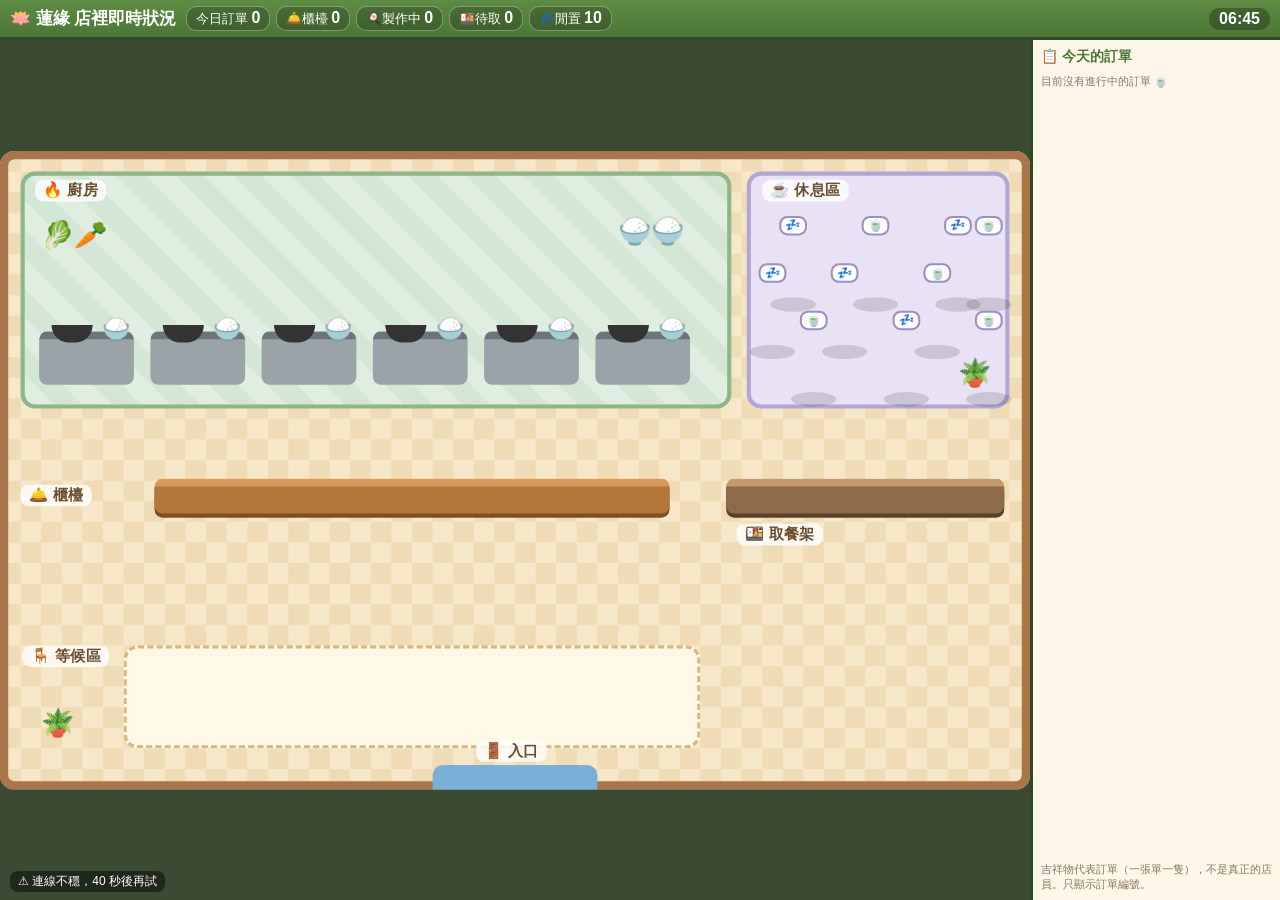
==== live.html @ f0229400 "即時狀況頁＋自動推進" ====
<!DOCTYPE html><html lang="zh-Hant"><head><meta charset="utf-8"><meta name="viewport" content="width=device-width,initial-scale=1,viewport-fit=cover">
<title>蓮緣素食・店裡即時狀況</title><meta name="robots" content="noindex"><link rel="icon" href="icon.png"><style>
*{box-sizing:border-box;margin:0}html,body{height:100%;overflow:hidden}
body{font-family:"Noto Sans CJK TC","Noto Sans TC","PingFang TC","Microsoft JhengHei",sans-serif;background:#2f3a2a;color:#4a3b2a;display:flex;flex-direction:column}
.hud{display:flex;gap:6px;align-items:center;background:linear-gradient(#5d8c43,#4c7637);color:#fff;padding:6px 10px;border-bottom:3px solid #2f4a22;overflow:hidden}
.hud .t{font-weight:900;font-size:17px;margin-right:4px;white-space:nowrap}
.cnt{background:#0003;border:1px solid #fff5;border-radius:10px;padding:2px 9px;font-size:13px;white-space:nowrap}.cnt b{font-size:16px;margin-left:3px}
.clock{margin-left:auto;font-variant-numeric:tabular-nums;font-weight:700;background:#0004;border-radius:10px;padding:2px 10px;white-space:nowrap}
.main{flex:1;display:flex;min-height:0}
.stage{flex:1;position:relative;overflow:hidden;background:#3b4a33}
#world{position:absolute;left:0;top:0;width:1000px;height:620px;transform-origin:0 0;background:repeating-conic-gradient(#f6e7c8 0 25%,#efdcb6 0 50%) 0 0/40px 40px;border-radius:14px;box-shadow:inset 0 0 0 8px #a8764a}
.area{position:absolute;border-radius:14px}
.kitchen{left:20px;top:20px;width:690px;height:230px;background:repeating-linear-gradient(45deg,#dfeee0 0 20px,#d4e7d6 20px 40px);border:4px solid #8fb58a}
.restz{left:725px;top:20px;width:255px;height:230px;background:#e9e2f5;border:4px solid #b2a6d6}
.seats{left:120px;top:480px;width:560px;height:100px;background:#fff8e6;border:3px dashed #d9b67c}
.lbl{position:absolute;font-weight:900;font-size:15px;color:#6b4e2e;background:#fffc;padding:1px 8px;border-radius:8px}
.counter{position:absolute;left:150px;top:318px;width:500px;height:34px;background:#b5763c;border-radius:8px;border-top:8px solid #d79a5c;box-shadow:0 4px 0 #7d4f25}
.shelf{position:absolute;left:705px;top:318px;width:270px;height:34px;background:#8d6a4a;border-radius:8px;border-top:8px solid #c29a6e;box-shadow:0 4px 0 #5b4127}
.door{position:absolute;left:420px;top:596px;width:160px;height:24px;background:#7ab0d8;border-radius:10px 10px 0 0}
.stn{position:absolute;top:175px;width:92px;height:52px;background:#9aa3a8;border-radius:8px;border-top:8px solid #6c757a}
.wok{position:absolute;left:12px;top:-14px;width:40px;height:17px;background:#333;border-radius:0 0 30px 30px}
.pot{position:absolute;right:4px;top:-22px;font-size:22px}
.busy .wok{animation:toss .5s infinite alternate}@keyframes toss{to{transform:translateY(-7px) rotate(-10deg)}}
.stm{position:absolute;left:24px;top:-20px;width:14px;height:14px;border-radius:50%;background:#fff;opacity:0}
.busy .stm{animation:steam 1.4s infinite}.busy .stm+.stm{animation-delay:.7s;left:38px}
@keyframes steam{0%{opacity:.95;transform:translateY(0) scale(.6)}100%{opacity:0;transform:translateY(-50px) scale(1.9)}}
.deco{position:absolute;font-size:26px}
.ag{position:absolute;width:0;height:0;cursor:pointer}
.ag .hit{position:absolute;left:-30px;top:-66px;width:60px;height:72px}
.ag .body{position:absolute;left:-28px;top:-62px;width:56px;height:62px;background-size:contain;background-repeat:no-repeat;background-position:bottom center;pointer-events:none}
.ag.walk .body{animation:walk .22s infinite alternate}@keyframes walk{from{transform:rotate(-7deg)}to{transform:rotate(7deg) translateY(-5px)}}
.ag.nap .body{filter:saturate(.75);animation:breathe 1.6s infinite alternate}@keyframes breathe{to{transform:scaleY(.94)}}
.ag .sh{position:absolute;left:-22px;top:-8px;width:44px;height:14px;border-radius:50%;background:#0002}
.ag .ring{position:absolute;left:-34px;top:-16px;width:68px;height:28px;border-radius:50%;border:3px solid #39e06b;box-shadow:0 0 10px #39e06b;display:none;animation:spin 1s infinite alternate}
@keyframes spin{to{transform:scale(1.12)}}.ag.sel .ring{display:block}
.ag.mine .sh{background:#ffd54a88;box-shadow:0 0 18px 6px #ffd54a}
.ag .carry{position:absolute;left:10px;top:-36px;font-size:22px;pointer-events:none}
.tag{position:absolute;left:0;top:-68px;transform:translate(calc(-50% + var(--dx,0px)),calc(-100% + var(--dy,0px))) scale(var(--ls,1));transform-origin:50% 100%;background:#fffffff2;border:2px solid #4c7637;border-radius:8px;padding:1px 5px 3px;font-size:12px;font-weight:800;white-space:nowrap;text-align:center;min-width:60px;line-height:1.25;pointer-events:none;transition:--dy .2s}
.tag .pb{height:5px;background:#e3d8c3;border-radius:3px;margin-top:2px;overflow:hidden}.tag .pb i{display:block;height:100%}
.tag.idle{border-color:#9b8fc4;min-width:0;color:#7a6fa6;padding:0 4px}.tag.wt{border-color:#e0a800;background:#fff6c9}
.tag.mine{border-color:#e0a800;background:#fff1b0;box-shadow:0 0 10px #ffc400;font-size:13px}.tag .me{display:block;color:#c0602a;font-size:12px}
.cust{position:absolute;width:0;height:0;pointer-events:none}.cust span{position:absolute;left:-17px;top:-40px;font-size:32px;white-space:nowrap}
.cust.walk span{animation:walk .25s infinite alternate}
.cust .ct{position:absolute;left:0;top:2px;transform:translateX(-50%) scale(var(--ls,1));transform-origin:50% 0;font-size:11px;background:#fff;border-radius:6px;padding:0 4px;white-space:nowrap;color:#a05a2a;font-weight:700}
.cust.mine .ct{background:#ffd54a;color:#5a3a00}.cust .crown{position:absolute;left:-10px;top:-62px;font-size:20px}
.side{width:250px;background:#fdf6e9;border-left:3px solid #2f4a22;display:flex;flex-direction:column;padding:8px;gap:8px;overflow:hidden}
.side h4{font-size:14px;color:#4c7637}
.my{background:#fff8d6;border:3px solid #e0a800;border-radius:12px;padding:8px 10px}
.my .no{font-size:17px;font-weight:900;color:#c0602a}.my .sl{font-size:13px}
.my .est{display:inline-block;background:#ffe9a8;color:#8a5a00;border:1px solid #e0a800;border-radius:8px;font-size:11px;font-weight:800;padding:0 5px;margin-right:3px}
.my .got{display:block;width:100%;margin-top:7px;min-height:46px;border:0;border-radius:12px;background:#4c9e3a;color:#fff;font-size:18px;font-weight:900;font-family:inherit}
.my .ph{display:flex;gap:5px;margin-top:6px;align-items:center;font-size:12px}.my .ph input{width:64px;font-size:18px;padding:4px;border:2px solid #e0a800;border-radius:8px;text-align:center}.my .ph button{flex:1;min-height:40px;border:0;border-radius:10px;background:#4c9e3a;color:#fff;font-weight:800;font-family:inherit;font-size:15px}
.my .gm{font-size:12px;color:#c0392b;margin-top:3px}
.steps{display:flex;justify-content:space-between;margin-top:6px}.steps span{font-size:11px;color:#b3a48c;text-align:center;flex:1}.steps span.on{color:#4c7637;font-weight:800}
.steps span i{display:block;font-style:normal;font-size:16px;filter:grayscale(1);opacity:.5}.steps span.on i{filter:none;opacity:1}
.q{flex:1;overflow:hidden;display:flex;flex-direction:column;gap:4px}
.qi{background:#fff;border-radius:8px;padding:4px 7px;font-size:12px;display:flex;justify-content:space-between;align-items:center;border-left:5px solid #ccc}
.qi b{font-size:13px}.qi.me{background:#fff1b0}.s0{border-color:#e07a2e}.s1{border-color:#f2b72e}.s2{border-color:#4c9e3a}
.card{background:#fff;border-radius:12px;padding:8px 10px;border:3px solid #39e06b;font-size:13px;display:none}.card.show{display:block}
.card h5{font-size:15px;color:#c0602a}.card .x{float:right;cursor:pointer;font-size:16px}
.note{font-size:11px;color:#8a7760}
.net{position:absolute;left:10px;bottom:8px;font-size:12px;color:#fff;background:#0007;border-radius:8px;padding:2px 8px;display:none}.net.show{display:block}
.pause{position:absolute;inset:0;background:#0006;display:none;align-items:center;justify-content:center;z-index:2000}.pause.show{display:flex}
.pause button{font:inherit;font-size:18px;font-weight:800;background:#fff;border:0;border-radius:14px;padding:14px 22px;color:#4c7637}
.rot{display:none}
@media(max-width:900px){.side{width:175px;padding:5px;gap:5px}.hud .t{font-size:14px}.cnt{font-size:11px;padding:1px 6px}.cnt b{font-size:13px}.qi{font-size:11px;padding:2px 5px}.side h4{font-size:12px}.my .no{font-size:14px}.my{padding:5px 7px}.hud .cnt.opt{display:none}}
@media(max-width:600px) and (orientation:portrait){.main{flex-direction:column}.side{width:auto;border-left:0;border-top:3px solid #2f4a22;flex:0 0 auto;max-height:46%}.stage{flex:0 0 auto;height:calc(100vw * .62)}
 .rot{display:block;text-align:center;color:#fff;font-size:12px;padding:3px;background:#2f4a22}.hud .cnt{display:none}.hud .cnt.k{display:inline-block}.my .no{font-size:18px}.steps span{font-size:12px}}
</style></head><body>
<div class="hud"><span class="t">🪷 蓮緣 店裡即時狀況</span>
<span class="cnt k">今日訂單<b id="c0">–</b></span><span class="cnt opt">🛎️櫃檯<b id="c1">0</b></span><span class="cnt opt">🍳製作中<b id="c2">0</b></span><span class="cnt opt">🍱待取<b id="c3">0</b></span><span class="cnt opt">💤閒置<b id="c4">0</b></span>
<span class="clock" id="clk">--:--</span></div>
<div class="rot">📱 把手機橫過來看更清楚</div>
<div class="main"><div class="stage" id="stage"><div id="world">
 <div class="area kitchen"></div><div class="lbl" style="left:34px;top:28px">🔥 廚房</div>
 <div class="area restz"></div><div class="lbl" style="left:740px;top:28px">☕ 休息區</div>
 <div class="area seats"></div><div class="lbl" style="left:22px;top:480px">🪑 等候區</div>
 <div class="counter"></div><div class="lbl" style="left:20px;top:324px">🛎️ 櫃檯</div>
 <div class="shelf"></div><div class="lbl" style="left:715px;top:362px">🍱 取餐架</div>
 <div class="door"></div><div class="lbl" style="left:462px;top:572px">🚪 入口</div>
 <div class="deco" style="left:40px;top:66px">🥬🥕</div><div class="deco" style="left:600px;top:62px">🍚🍚</div>
 <div class="deco" style="left:930px;top:200px">🪴</div><div class="deco" style="left:40px;top:540px">🪴</div>
 <div id="layer"></div></div><div class="net" id="net"></div>
 <div class="pause" id="pause"><button onclick="resume()">⏸ 已暫停更新，點我繼續看 🥦</button></div></div>
<div class="side"><div class="my" id="my" style="display:none"></div><div class="card" id="card"></div><h4>📋 今天的訂單</h4><div class="q" id="q"></div>
<div class="note">吉祥物代表訂單（一張單一隻），不是真正的店員。只顯示訂單編號。</div></div></div>
<script>
const GAS_URL='https://script.google.com/macros/s/AKfycbydH3BwwshrRx2gKBIai570utuJRZCNYLdm-BNwcu_K44d8_NPxybF7l7yFXt6Ge9vwdw/exec';
const QS=new URLSearchParams(location.search),MY=(QS.get('order')||'').slice(0,20),DEMO=QS.get('demo');
const W=document.getElementById('world'),L=document.getElementById('layer'),$=id=>document.getElementById(id);
const IMG=['m/cabbage.png','m/carrot.png','m/tofu.png'],NM=['小高麗菜','小紅蘿蔔','小豆腐'];
const esc=s=>String(s).replace(/[&<>"']/g,c=>'&#'+c.charCodeAt(0)+';');
// ---- 場景座標
const SL={counter:[190,295,400,505,610].map(x=>[x,300]),kitchen:[84,192,300,408,516,624].map(x=>[x,168]),shelf:[745,815,885,955].map(x=>[x,300]),
 rest:[[770,150],[850,150],[930,150],[790,242],[880,242],[960,242],[820,196],[910,196],[750,196],[960,150]]};
const SEAT=[170,240,310,380,450,520,590,650].map(x=>[x,555]),DOOR=[500,650];
SL.kitchen.forEach(([x],i)=>{const d=document.createElement('div');d.className='stn';d.id='stn'+i;d.style.left=(x-46)+'px';d.innerHTML='<div class="wok"></div><div class="stm"></div><div class="stm"></div><div class="pot">🍚</div>';W.insertBefore(d,L)});
const CU=['🧑','👩','👴','👧','🧔','👵','👨‍💼','👩‍🦰','👦','🧓'];
const used={counter:[],kitchen:[],shelf:[],rest:[],seat:[]};
function claim(z){const a=z=='seat'?SEAT:SL[z];for(let i=0;i<a.length;i++)if(!used[z][i]){used[z][i]=1;return i}return a.length-1}
function free(z,i){if(i!=null&&i>=0)used[z][i]=0}
function mk(c,h){const e=document.createElement('div');e.className=c;e.innerHTML=h;L.appendChild(e);return e}
const staff=[];let sel=null;
for(let i=0;i<10;i++){const k=i%3,e=mk('ag','<div class="ring"></div><div class="sh"></div><div class="body" style="background-image:url('+IMG[k]+')"></div><div class="carry"></div><div class="tag"></div><div class="hit"></div>');
 const s={i,k,e,name:NM[k]+(Math.floor(i/3)+1),o:null,zone:'rest',slot:claim('rest'),x:0,y:0,sp:170,act:'idle'};[s.x,s.y]=SL.rest[s.slot];s.tx=s.x;s.ty=s.y;
 e.querySelector('.hit').onclick=ev=>{ev.stopPropagation();sel=s;showCard()};staff.push(s)}
// ---- 訂單
const OR=new Map();let first=true,TODAY=0,OVER=0;
const RANK={ready:0,kitchen:1,counter:2};
function apply(d){TODAY=d.today||0;const seen=new Set();
 (d.orders||[]).forEach(r=>{seen.add(r.no);let o=OR.get(r.no);if(!o){o={no:r.no,stage:r.stage,slot:r.slot,t0:Date.now(),ts:Date.now(),s:null,c:null};OR.set(r.no,o)}else if(o.stage!=r.stage){o.stage=r.stage;o.ts=Date.now()}o.slot=r.slot;o.auto=!!r.auto});
 // 想要有吉祥物的：自己的單優先，其次 待取 > 製作 > 櫃檯
 const act=[...OR.values()].filter(o=>RANK[o.stage]!=null).sort((a,b)=>(b.no==MY)-(a.no==MY)||RANK[a.stage]-RANK[b.stage]||(a.no<b.no?-1:1));
 const keep=new Set(act.slice(0,10));OVER=Math.max(0,act.length-10);
 // 已有吉祥物但被擠掉的（很少見）→ 放回休息
 staff.forEach(s=>{if(s.o&&RANK[s.o.stage]!=null&&!keep.has(s.o)){release(s)}});
 act.slice(0,10).forEach(o=>{if(!o.s){const s=staff.find(x=>!x.o&&x.act=='idle')||staff.find(x=>!x.o);if(!s)return;s.o=o;o.s=s;
   o.c=spawnCust(o,first||o.stage!='counter');}
  place(o,first)});
 // 結束的單：done → 客人來拿；cancelled → 客人離開
 OR.forEach(o=>{if(o.s&&(o.stage=='done'||o.stage=='cancelled'))finish(o,first)});
 first=false;render()}
function spawnCust(o,inside){const mine=o.no==MY,e=mk('cust'+(mine?' mine':''),(mine?'<div class="crown">👑</div>':'')+'<span>'+CU[parseInt(o.no.slice(-3))%CU.length||0]+'</span><div class="ct">'+(mine?'你 ':'')+'#'+esc(short(o.no))+'</div>');
 const c={e,x:DOOR[0],y:DOOR[1],tx:DOOR[0],ty:DOOR[1],sp:120,seat:null,st:'in'};return c}
function short(no){return String(no).split('-').pop()}
function setZone(s,z,jump){if(s.zone==z)return;free(s.zone,s.slot);s.zone=z;s.slot=claim(z);goto(s,SL[z][s.slot],jump)}
function goto(a,p,jump){a.tx=p[0];a.ty=p[1];if(jump){a.x=a.tx;a.y=a.ty}}
function place(o,jump){const s=o.s,c=o.c;
 if(o.stage=='counter'){setZone(s,'counter',jump);s.act='taking';const p=SL.counter[s.slot];c.free&&c.free();free('seat',c.seat);c.seat=null;goto(c,[p[0],445],jump)}
 else{setZone(s,o.stage=='ready'?'shelf':'kitchen',jump);s.act=o.stage=='ready'?'waiting':'cooking';if(c.seat==null){c.seat=claim('seat');goto(c,SEAT[c.seat],jump)}}}
function finish(o,jump){const s=o.s,c=o.c;if(o.fin)return;o.fin=1;free('seat',c.seat);
 if(o.stage=='done'){if(s.zone!='shelf'){setZone(s,'shelf',jump)}s.act='waiting';const p=SL.shelf[s.slot];c.st='pick';goto(c,[p[0],445])}
 else{c.st='leave';goto(c,DOOR);release(s)}}
function release(s){const o=s.o;if(o){o.s=null}s.o=null;s.act='toRest';setZone(s,'rest')}
function move(a,dt){const dx=a.tx-a.x,dy=a.ty-a.y,d=Math.hypot(dx,dy),v=a.sp*dt;if(d<=v||d<.01){a.x=a.tx;a.y=a.ty;return true}a.x+=dx/d*v;a.y+=dy/d*v;return false}
const custs=()=>[...OR.values()].filter(o=>o.c&&!o.c.dead).map(o=>o);
function step(dt){
 staff.forEach(s=>{if(move(s,dt)&&s.act=='toRest')s.act='idle'});
 custs().forEach(o=>{const c=o.c,arr=move(c,dt);
  if(c.st=='pick'&&arr){c.st='leave';c.e.querySelector('span').textContent+='🍱';if(o.s)release(o.s);setTimeout(()=>goto(c,DOOR),600)}
  else if(c.st=='leave'&&arr&&c.x==DOOR[0]&&c.y==DOOR[1]){c.e.remove();c.dead=1}})}
const ICON={taking:'📝',cooking:'🍳',waiting:'⏳'},TXT={taking:'櫃檯點餐中',cooking:'廚房製作中',waiting:'便當好了，等待取餐',idle:'休息中',toRest:'回休息區'};
const SC={counter:0,kitchen:1,ready:2};
function prog(o){const t=(Date.now()-o.ts)/1000;return o.stage=='ready'||o.stage=='done'?1:o.stage=='kitchen'?Math.min(.95,.15+t/300):Math.min(.9,.2+t/120)}
let LS=1;
function render(){
 staff.forEach(s=>{const e=s.e,o=s.o,mine=o&&o.no==MY;e.style.left=s.x+'px';e.style.top=s.y+'px';e.style.zIndex=Math.round(s.y)+(mine?1000:0);
  e.classList.toggle('walk',s.x!=s.tx||s.y!=s.ty);e.classList.toggle('nap',s.act=='idle');e.classList.toggle('sel',sel===s);e.classList.toggle('mine',!!mine);
  const tg=e.querySelector('.tag');
  if(!o){tg.className='tag idle';tg.textContent=s.act=='idle'?(s.i%2?'🍵':'💤'):'☕'}
  else{const p=prog(o),col=o.stage=='counter'?'#e07a2e':o.stage=='kitchen'?'#f29a2e':'#4c9e3a';tg.className='tag'+(mine?' mine':s.act=='waiting'?' wt':'');
   tg.innerHTML=(mine?'<span class="me">👑 你的便當</span>':'')+(ICON[s.act]||'🏃')+' #'+esc(short(o.no))+'<div class="pb"><i style="width:'+Math.round(p*100)+'%;background:'+col+'"></i></div>'}
  e.querySelector('.carry').textContent=s.act=='waiting'?'🍱':s.act=='taking'?'🧾':''});
 custs().forEach(o=>{const c=o.c;c.e.style.left=c.x+'px';c.e.style.top=c.y+'px';c.e.style.zIndex=Math.round(c.y)+(o.no==MY?1000:0);c.e.classList.toggle('walk',c.x!=c.tx||c.y!=c.ty)});
 SL.kitchen.forEach((_,i)=>$('stn'+i).classList.toggle('busy',staff.some(s=>s.act=='cooking'&&s.zone=='kitchen'&&s.slot==i&&s.x==s.tx)));
 declutter();
 const all=[...OR.values()],n=st=>all.filter(o=>o.stage==st).length;
 $('c0').textContent=TODAY;$('c1').textContent=n('counter');$('c2').textContent=n('kitchen');$('c3').textContent=n('ready');$('c4').textContent=staff.filter(s=>!s.o).length;
 const SN=['點餐','製作中','待取'];
 $('q').innerHTML=all.filter(o=>SC[o.stage]!=null).sort((a,b)=>(b.no==MY)-(a.no==MY)||SC[b.stage]-SC[a.stage]).slice(0,12).map(o=>'<div class="qi s'+SC[o.stage]+(o.no==MY?' me':'')+'"><span>'+(o.no==MY?'👑 ':'')+'<b>#'+esc(short(o.no))+'</b> '+(o.slot?esc(o.slot)+' 取':'')+'</span><span>'+SN[SC[o.stage]]+'</span></div>').join('')+(OVER?'<div class="qi">還有 '+OVER+' 張排隊中</div>':'')||'<div class="note">目前沒有進行中的訂單 🍵</div>';
 myCard();if(sel)showCard()}
// 標籤不重疊：由下往上排，撞到就往上推
function declutter(){const R=[];const tags=staff.map(s=>({s,t:s.e.querySelector('.tag')})).sort((a,b)=>b.s.y-a.s.y);
 tags.forEach(({s,t})=>{const w=t.offsetWidth*LS,h=t.offsetHeight*LS;let y=s.y-68,dy=0,dx=0;if(s.x-w/2<14)dx=14-(s.x-w/2);else if(s.x+w/2>986)dx=986-(s.x+w/2);const x=s.x+dx;
  for(let k=0;k<12;k++){const hit=R.find(r=>Math.abs(r.x-x)<(r.w+w)/2+2&&(y-h+dy)<r.y&&(y+dy)>r.y-r.h);if(!hit)break;dy=(hit.y-r0(hit))-y-2}
  R.push({x,w,h,y:y+dy});t.style.setProperty('--dy',(dy/LS)+'px');t.style.setProperty('--dx',(dx/LS)+'px')});
 function r0(r){return r.h}}
const STEP=[['🧾','已送出'],['🍳','製作中'],['🍱','可取餐'],['🙇','完成']];
const TK=(QS.get('t')||'').slice(0,60);let GOT=localStorage.getItem('ly_got')==MY&&MY,gMsg='',myKey='',askPh=false;
function myCard(){if(!MY){$('my').style.display='none';return}const o=OR.get(MY),m=$('my');m.style.display='block';let h;
 if(!o)h='<div class="no">👑 你的訂單 #'+esc(short(MY))+'</div><div class="sl">'+(first?'讀取中…':'還沒在今天的單裡找到，稍後會自動更新')+'</div>';
 else if(o.stage=='cancelled')h='<div class="no">#'+esc(short(MY))+'</div><div class="sl">這張訂單已取消</div>';
 else{const done=GOT||(o.stage=='done'&&!o.auto),k=done?3:{counter:0,kitchen:1,ready:2,done:3}[o.stage],est=o.auto&&!done?'<span class="est">預計</span>':'';
  h='<div class="no">👑 你的便當 #'+esc(short(MY))+'</div><div class="sl">'+est+['店家確認中','廚房製作中','好了！到櫃檯取餐 🎉','取餐完成，謝謝光臨 🙏'][k]+(o.slot?'・'+esc(o.slot)+' 取餐':'')+'</div><div class="steps">'+STEP.map((x,i)=>'<span class="'+(i<=k?'on':'')+'"><i>'+x[0]+'</i>'+(i==k&&est?'預計':'')+x[1]+'</span>').join('')+'</div>';
  if(!done&&o.stage!='counter')h+=askPh?'<div class="ph">電話末三碼<input id="ph3" inputmode="numeric" maxlength="3" autocomplete="off"><button onclick="gotIt()">確認</button></div>':'<button class="got" onclick="gotIt()">我拿到了 👍</button>';
  if(gMsg)h+='<div class="gm">'+esc(gMsg)+'</div>'}
 if(h!==myKey){myKey=h;m.innerHTML=h}}
// 客人自己按「我拿到了」：有隨機碼（訂單完成頁／LINE 連結）就直接送，沒有就請輸入電話末三碼
async function gotIt(){let ph='';if(!TK){if(!askPh){askPh=true;myKey='';return}ph=($('ph3')||{}).value||'';if(!/^\d{3}$/.test(ph)){gMsg='請輸入電話最後 3 個數字';myKey='';return}}
 gMsg='送出中…';myKey='';
 try{let d;if(DEMO)d={ok:true};else{const r=await fetch(GAS_URL+'?action=gotit&order='+encodeURIComponent(MY)+(TK?'&t='+encodeURIComponent(TK):'&ph='+ph));d=await r.json()}
  if(d&&d.ok){GOT=MY;localStorage.setItem('ly_got',MY);gMsg='';const o=OR.get(MY);if(o){o.stage='done';o.auto=false;o.ts=Date.now()}stopped=true}
  else gMsg=d&&d.error=='status'?'店家還沒接單，先等一下喔':'對不上，請再確認電話末三碼'}
 catch(e){gMsg='連線不穩，請再按一次'}myKey=''}
function showCard(){const s=sel,o=s.o,c=$('card');c.className='card show';
 c.innerHTML='<span class="x" onclick="sel=null;card.className=\'card\'">✕</span><h5>'+s.name+'</h5>'+(o?'<div>訂單 <b>#'+esc(o.no)+'</b>'+(o.no==MY?'（你的）':'')+'</div><div>'+TXT[s.act]+'</div>'+(o.slot?'<div>取餐 '+esc(o.slot)+'</div>':''):'<div>'+TXT[s.act]+'，等待新訂單</div>')}
document.addEventListener('click',()=>{});
function fit(){const st=$('stage'),sc=Math.min(st.clientWidth/1000,st.clientHeight/620);W.style.transform='scale('+sc+')';W.style.left=(st.clientWidth-1000*sc)/2+'px';W.style.top=(st.clientHeight-620*sc)/2+'px';LS=Math.min(1.8,Math.max(1,.72/sc));W.style.setProperty('--ls',LS)}
addEventListener('resize',fit);fit();
function tick(){const d=new Date(Date.now()+8*3600e3);$('clk').textContent=d.toISOString().slice(11,16)}tick();setInterval(tick,10000);
let last=performance.now();function loop(t){step(Math.max(0,Math.min(.05,(t-last)/1000)));last=t;render();requestAnimationFrame(loop)}requestAnimationFrame(loop);
// ---- 讀資料：每 20 秒；畫面看不到就停；自己的單完成/取消就停；30 分鐘沒動作就停；失敗就退避重試，動畫照跑
const POLL=20000,IDLE_MAX=30*60e3;let timer=null,fails=0,stopped=false,lastAct=Date.now(),busyF=false;
['pointerdown','keydown','touchstart'].forEach(ev=>addEventListener(ev,()=>{lastAct=Date.now()},{passive:true}));
function sched(ms){clearTimeout(timer);if(!stopped&&!document.hidden)timer=setTimeout(poll,ms)}
async function fetchLive(){if(DEMO)return demo();const ac=new AbortController(),t=setTimeout(()=>ac.abort(),8000);
 try{const r=await fetch(GAS_URL+'?action=live',{signal:ac.signal});const d=await r.json();if(!d||!d.ok)throw 0;return d}finally{clearTimeout(t)}}
async function poll(){if(stopped||busyF)return;if(Date.now()-lastAct>IDLE_MAX){stop(true);return}busyF=true;
 try{const d=await fetchLive();fails=0;$('net').className='net';apply(d);
  const me=MY&&OR.get(MY);if(me&&(me.stage=='done'||me.stage=='cancelled')){stopped=true;return}sched(POLL)}
 catch(e){fails++;const ms=Math.min(POLL*Math.pow(2,fails),300000);$('net').textContent='⚠ 連線不穩，'+Math.round(ms/1000)+' 秒後再試';$('net').className='net show';sched(ms)}
 finally{busyF=false}}
function stop(idle){stopped=true;clearTimeout(timer);if(idle)$('pause').className='pause show'}
function resume(){$('pause').className='pause';stopped=false;lastAct=Date.now();poll()}
document.addEventListener('visibilitychange',()=>{if(document.hidden)clearTimeout(timer);else if(!stopped){lastAct=Date.now();poll()}});
// ---- 示範資料（?demo=1，不連後端）
let DS=null;function demo(){const now=Date.now();if(!DS){DS={t:now,n:0,list:[]};const pre=[['counter'],['counter'],['counter'],['kitchen'],['kitchen'],['ready']];pre.forEach(([st])=>DS.list.push({no:'1031-0'+String(++DS.n+10).padStart(2,'0'),stage:st,slot:'12:'+String(10+DS.n*5).padStart(2,'0'),at:now}))}
 const L2=DS.list;L2.forEach(o=>{const t=(now-o.at)/1000;const nx={counter:['kitchen',8],kitchen:['ready',14],ready:['done',8]}[o.stage];if(nx&&t>nx[1]+Math.random()*4){o.stage=nx[0];o.at=now}});
 if(L2.filter(o=>o.stage=='counter').length<3&&Math.random()<.7)L2.push({no:'1031-0'+String(++DS.n+10).padStart(2,'0'),stage:'counter',slot:'12:'+String((10+DS.n*5)%60).padStart(2,'0'),at:now});
 return {ok:true,today:30+DS.n,orders:L2.map(({no,stage,slot})=>({no,stage,slot}))}}
if(DEMO){const DP=+DEMO>1?+DEMO:3000;setInterval(()=>{if(!stopped)fetchLive().then(apply)},DP)}
poll();
</script></body></html>
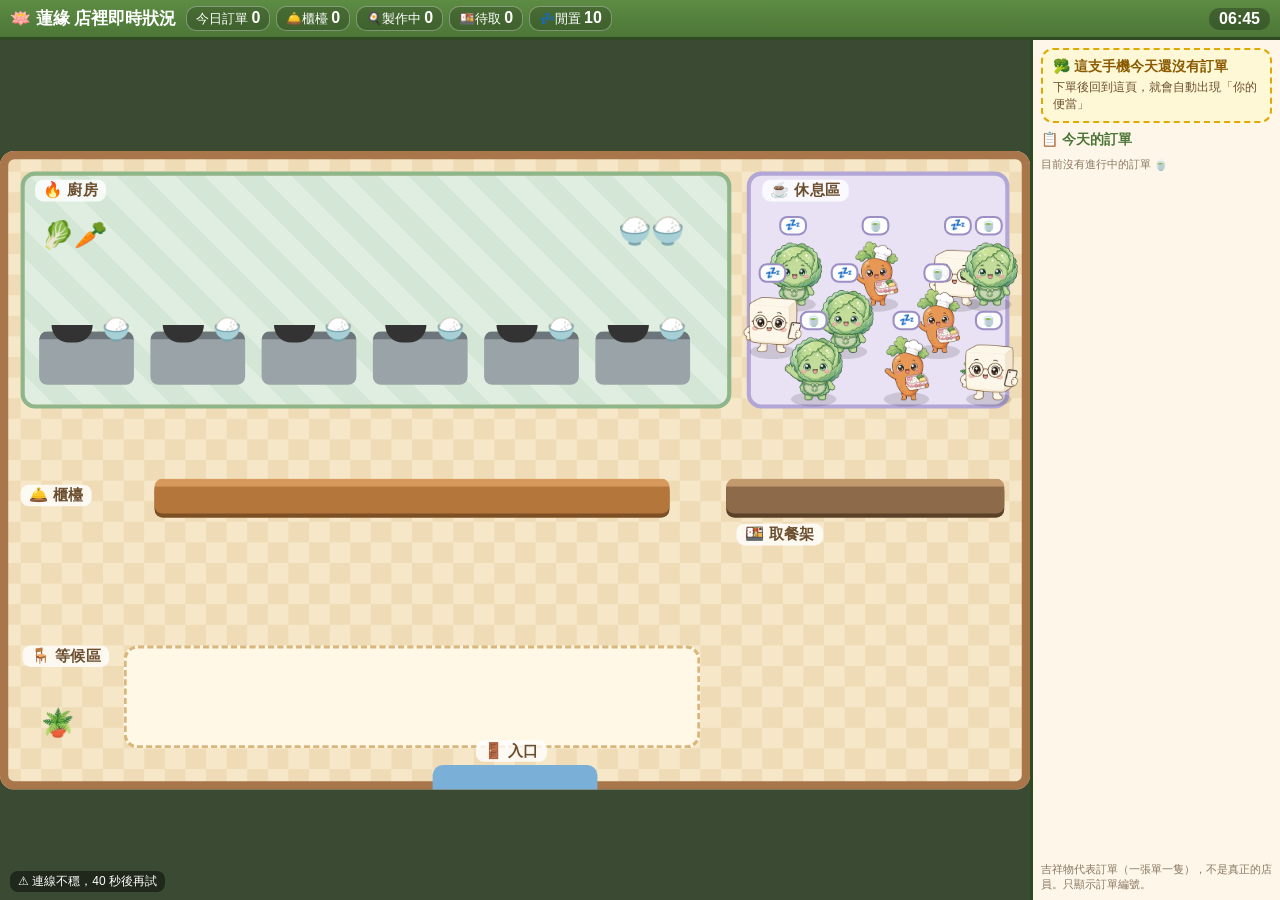
==== commit fc2ccd63: "我的便當：手機記住訂單" ====
--- a/live.html
+++ b/live.html
@@ -50,6 +50,8 @@
 .my .est{display:inline-block;background:#ffe9a8;color:#8a5a00;border:1px solid #e0a800;border-radius:8px;font-size:11px;font-weight:800;padding:0 5px;margin-right:3px}
 .my .got{display:block;width:100%;margin-top:7px;min-height:46px;border:0;border-radius:12px;background:#4c9e3a;color:#fff;font-size:18px;font-weight:900;font-family:inherit}
 .my .ph{display:flex;gap:5px;margin-top:6px;align-items:center;font-size:12px}.my .ph input{width:64px;font-size:18px;padding:4px;border:2px solid #e0a800;border-radius:8px;text-align:center}.my .ph button{flex:1;min-height:40px;border:0;border-radius:10px;background:#4c9e3a;color:#fff;font-weight:800;font-family:inherit;font-size:15px}
+.hint{background:#fff8d6;border:2px dashed #e0a800;border-radius:12px;padding:8px 10px;font-weight:800;color:#8a5a00;font-size:14px}.hint span{display:block;font-weight:400;font-size:12px;color:#6b4e2e;margin-top:3px}
+#my{display:flex;flex-direction:column;gap:6px;overflow:auto;flex:0 1 auto;max-height:60%}#my h4{margin:0}
 .my .gm{font-size:12px;color:#c0392b;margin-top:3px}
 .steps{display:flex;justify-content:space-between;margin-top:6px}.steps span{font-size:11px;color:#b3a48c;text-align:center;flex:1}.steps span.on{color:#4c7637;font-weight:800}
 .steps span i{display:block;font-style:normal;font-size:16px;filter:grayscale(1);opacity:.5}.steps span.on i{filter:none;opacity:1}
@@ -82,11 +84,22 @@
  <div class="deco" style="left:930px;top:200px">🪴</div><div class="deco" style="left:40px;top:540px">🪴</div>
  <div id="layer"></div></div><div class="net" id="net"></div>
  <div class="pause" id="pause"><button onclick="resume()">⏸ 已暫停更新，點我繼續看 🥦</button></div></div>
-<div class="side"><div class="my" id="my" style="display:none"></div><div class="card" id="card"></div><h4>📋 今天的訂單</h4><div class="q" id="q"></div>
+<div class="side"><div id="my" style="display:none"></div><div class="card" id="card"></div><h4>📋 今天的訂單</h4><div class="q" id="q"></div>
 <div class="note">吉祥物代表訂單（一張單一隻），不是真正的店員。只顯示訂單編號。</div></div></div>
 <script>
 const GAS_URL='https://script.google.com/macros/s/AKfycbydH3BwwshrRx2gKBIai570utuJRZCNYLdm-BNwcu_K44d8_NPxybF7l7yFXt6Ge9vwdw/exec';
+// LINE 認人（LIFF）：在 LINE Developers 建好 LIFF 後把 ID 填這裡；空白＝不用，只靠「這支手機記住的單」
+const LIFF_ID='';
 const QS=new URLSearchParams(location.search),MY=(QS.get('order')||'').slice(0,20),DEMO=QS.get('demo');
+// ---- 我的便當：這支手機記住的單（index.html 下單成功時存）＋網址的 ?order= ＋ LINE 認出來的單
+const TDY=()=>new Date(Date.now()+8*3600e3).toISOString().slice(0,10);
+function loadMine(){let a=[];try{a=JSON.parse(localStorage.getItem('ly_mine')||'[]')}catch(e){}if(!Array.isArray(a))a=[];
+ try{const l=JSON.parse(localStorage.getItem('ly_last')||'null');if(l&&l.id&&!a.some(x=>x.id==l.id))a.push({id:l.id,t:l.t||'',d:TDY()})}catch(e){}
+ const t=TDY();a=a.filter(x=>x&&x.id&&/^[0-9A-Za-z-]{4,20}$/.test(x.id)&&(x.d||'')>=t).slice(-20); // 過了的日子就刪掉
+ try{localStorage.setItem('ly_mine',JSON.stringify(a))}catch(e){}return a.filter(x=>x.d==t)}
+const MINE=new Map();loadMine().forEach(x=>MINE.set(x.id,x.t||''));
+if(MY&&!MINE.has(MY))MINE.set(MY,(QS.get('t')||'').slice(0,60));else if(MY&&QS.get('t'))MINE.set(MY,QS.get('t').slice(0,60));
+const ME=no=>MINE.has(no);
 const W=document.getElementById('world'),L=document.getElementById('layer'),$=id=>document.getElementById(id);
 const IMG=['m/cabbage.png','m/carrot.png','m/tofu.png'],NM=['小高麗菜','小紅蘿蔔','小豆腐'];
 const esc=s=>String(s).replace(/[&<>"']/g,c=>'&#'+c.charCodeAt(0)+';');
@@ -110,7 +123,7 @@
 function apply(d){TODAY=d.today||0;const seen=new Set();
  (d.orders||[]).forEach(r=>{seen.add(r.no);let o=OR.get(r.no);if(!o){o={no:r.no,stage:r.stage,slot:r.slot,t0:Date.now(),ts:Date.now(),s:null,c:null};OR.set(r.no,o)}else if(o.stage!=r.stage){o.stage=r.stage;o.ts=Date.now()}o.slot=r.slot;o.auto=!!r.auto});
  // 想要有吉祥物的：自己的單優先，其次 待取 > 製作 > 櫃檯
- const act=[...OR.values()].filter(o=>RANK[o.stage]!=null).sort((a,b)=>(b.no==MY)-(a.no==MY)||RANK[a.stage]-RANK[b.stage]||(a.no<b.no?-1:1));
+ const act=[...OR.values()].filter(o=>RANK[o.stage]!=null).sort((a,b)=>ME(b.no)-ME(a.no)||RANK[a.stage]-RANK[b.stage]||(a.no<b.no?-1:1));
  const keep=new Set(act.slice(0,10));OVER=Math.max(0,act.length-10);
  // 已有吉祥物但被擠掉的（很少見）→ 放回休息
  staff.forEach(s=>{if(s.o&&RANK[s.o.stage]!=null&&!keep.has(s.o)){release(s)}});
@@ -120,7 +133,7 @@
  // 結束的單：done → 客人來拿；cancelled → 客人離開
  OR.forEach(o=>{if(o.s&&(o.stage=='done'||o.stage=='cancelled'))finish(o,first)});
  first=false;render()}
-function spawnCust(o,inside){const mine=o.no==MY,e=mk('cust'+(mine?' mine':''),(mine?'<div class="crown">👑</div>':'')+'<span>'+CU[parseInt(o.no.slice(-3))%CU.length||0]+'</span><div class="ct">'+(mine?'你 ':'')+'#'+esc(short(o.no))+'</div>');
+function spawnCust(o,inside){const mine=ME(o.no),e=mk('cust'+(mine?' mine':''),(mine?'<div class="crown">👑</div>':'')+'<span>'+CU[parseInt(o.no.slice(-3))%CU.length||0]+'</span><div class="ct">'+(mine?'你 ':'')+'#'+esc(short(o.no))+'</div>');
  const c={e,x:DOOR[0],y:DOOR[1],tx:DOOR[0],ty:DOOR[1],sp:120,seat:null,st:'in'};return c}
 function short(no){return String(no).split('-').pop()}
 function setZone(s,z,jump){if(s.zone==z)return;free(s.zone,s.slot);s.zone=z;s.slot=claim(z);goto(s,SL[z][s.slot],jump)}
@@ -144,20 +157,20 @@
 function prog(o){const t=(Date.now()-o.ts)/1000;return o.stage=='ready'||o.stage=='done'?1:o.stage=='kitchen'?Math.min(.95,.15+t/300):Math.min(.9,.2+t/120)}
 let LS=1;
 function render(){
- staff.forEach(s=>{const e=s.e,o=s.o,mine=o&&o.no==MY;e.style.left=s.x+'px';e.style.top=s.y+'px';e.style.zIndex=Math.round(s.y)+(mine?1000:0);
+ staff.forEach(s=>{const e=s.e,o=s.o,mine=o&&ME(o.no);e.style.left=s.x+'px';e.style.top=s.y+'px';e.style.zIndex=Math.round(s.y)+(mine?1000:0);
   e.classList.toggle('walk',s.x!=s.tx||s.y!=s.ty);e.classList.toggle('nap',s.act=='idle');e.classList.toggle('sel',sel===s);e.classList.toggle('mine',!!mine);
   const tg=e.querySelector('.tag');
   if(!o){tg.className='tag idle';tg.textContent=s.act=='idle'?(s.i%2?'🍵':'💤'):'☕'}
   else{const p=prog(o),col=o.stage=='counter'?'#e07a2e':o.stage=='kitchen'?'#f29a2e':'#4c9e3a';tg.className='tag'+(mine?' mine':s.act=='waiting'?' wt':'');
    tg.innerHTML=(mine?'<span class="me">👑 你的便當</span>':'')+(ICON[s.act]||'🏃')+' #'+esc(short(o.no))+'<div class="pb"><i style="width:'+Math.round(p*100)+'%;background:'+col+'"></i></div>'}
   e.querySelector('.carry').textContent=s.act=='waiting'?'🍱':s.act=='taking'?'🧾':''});
- custs().forEach(o=>{const c=o.c;c.e.style.left=c.x+'px';c.e.style.top=c.y+'px';c.e.style.zIndex=Math.round(c.y)+(o.no==MY?1000:0);c.e.classList.toggle('walk',c.x!=c.tx||c.y!=c.ty)});
+ custs().forEach(o=>{const c=o.c;c.e.style.left=c.x+'px';c.e.style.top=c.y+'px';c.e.style.zIndex=Math.round(c.y)+(ME(o.no)?1000:0);c.e.classList.toggle('walk',c.x!=c.tx||c.y!=c.ty)});
  SL.kitchen.forEach((_,i)=>$('stn'+i).classList.toggle('busy',staff.some(s=>s.act=='cooking'&&s.zone=='kitchen'&&s.slot==i&&s.x==s.tx)));
  declutter();
  const all=[...OR.values()],n=st=>all.filter(o=>o.stage==st).length;
  $('c0').textContent=TODAY;$('c1').textContent=n('counter');$('c2').textContent=n('kitchen');$('c3').textContent=n('ready');$('c4').textContent=staff.filter(s=>!s.o).length;
  const SN=['點餐','製作中','待取'];
- $('q').innerHTML=all.filter(o=>SC[o.stage]!=null).sort((a,b)=>(b.no==MY)-(a.no==MY)||SC[b.stage]-SC[a.stage]).slice(0,12).map(o=>'<div class="qi s'+SC[o.stage]+(o.no==MY?' me':'')+'"><span>'+(o.no==MY?'👑 ':'')+'<b>#'+esc(short(o.no))+'</b> '+(o.slot?esc(o.slot)+' 取':'')+'</span><span>'+SN[SC[o.stage]]+'</span></div>').join('')+(OVER?'<div class="qi">還有 '+OVER+' 張排隊中</div>':'')||'<div class="note">目前沒有進行中的訂單 🍵</div>';
+ $('q').innerHTML=all.filter(o=>SC[o.stage]!=null).sort((a,b)=>ME(b.no)-ME(a.no)||SC[b.stage]-SC[a.stage]).slice(0,12).map(o=>'<div class="qi s'+SC[o.stage]+(ME(o.no)?' me':'')+'"><span>'+(ME(o.no)?'👑 ':'')+'<b>#'+esc(short(o.no))+'</b> '+(o.slot?esc(o.slot)+' 取':'')+'</span><span>'+SN[SC[o.stage]]+'</span></div>').join('')+(OVER?'<div class="qi">還有 '+OVER+' 張排隊中</div>':'')||'<div class="note">目前沒有進行中的訂單 🍵</div>';
  myCard();if(sel)showCard()}
 // 標籤不重疊：由下往上排，撞到就往上推
 function declutter(){const R=[];const tags=staff.map(s=>({s,t:s.e.querySelector('.tag')})).sort((a,b)=>b.s.y-a.s.y);
@@ -166,24 +179,30 @@
   R.push({x,w,h,y:y+dy});t.style.setProperty('--dy',(dy/LS)+'px');t.style.setProperty('--dx',(dx/LS)+'px')});
  function r0(r){return r.h}}
 const STEP=[['🧾','已送出'],['🍳','製作中'],['🍱','可取餐'],['🙇','完成']];
-const TK=(QS.get('t')||'').slice(0,60);let GOT=localStorage.getItem('ly_got')==MY&&MY,gMsg='',myKey='',askPh=false;
-function myCard(){if(!MY){$('my').style.display='none';return}const o=OR.get(MY),m=$('my');m.style.display='block';let h;
- if(!o)h='<div class="no">👑 你的訂單 #'+esc(short(MY))+'</div><div class="sl">'+(first?'讀取中…':'還沒在今天的單裡找到，稍後會自動更新')+'</div>';
- else if(o.stage=='cancelled')h='<div class="no">#'+esc(short(MY))+'</div><div class="sl">這張訂單已取消</div>';
- else{const done=GOT||(o.stage=='done'&&!o.auto),k=done?3:{counter:0,kitchen:1,ready:2,done:3}[o.stage],est=o.auto&&!done?'<span class="est">預計</span>':'';
-  h='<div class="no">👑 你的便當 #'+esc(short(MY))+'</div><div class="sl">'+est+['店家確認中','廚房製作中','好了！到櫃檯取餐 🎉','取餐完成，謝謝光臨 🙏'][k]+(o.slot?'・'+esc(o.slot)+' 取餐':'')+'</div><div class="steps">'+STEP.map((x,i)=>'<span class="'+(i<=k?'on':'')+'"><i>'+x[0]+'</i>'+(i==k&&est?'預計':'')+x[1]+'</span>').join('')+'</div>';
-  if(!done&&o.stage!='counter')h+=askPh?'<div class="ph">電話末三碼<input id="ph3" inputmode="numeric" maxlength="3" autocomplete="off"><button onclick="gotIt()">確認</button></div>':'<button class="got" onclick="gotIt()">我拿到了 👍</button>';
-  if(gMsg)h+='<div class="gm">'+esc(gMsg)+'</div>'}
- if(h!==myKey){myKey=h;m.innerHTML=h}}
-// 客人自己按「我拿到了」：有隨機碼（訂單完成頁／LINE 連結）就直接送，沒有就請輸入電話末三碼
-async function gotIt(){let ph='';if(!TK){if(!askPh){askPh=true;myKey='';return}ph=($('ph3')||{}).value||'';if(!/^\d{3}$/.test(ph)){gMsg='請輸入電話最後 3 個數字';myKey='';return}}
- gMsg='送出中…';myKey='';
- try{let d;if(DEMO)d={ok:true};else{const r=await fetch(GAS_URL+'?action=gotit&order='+encodeURIComponent(MY)+(TK?'&t='+encodeURIComponent(TK):'&ph='+ph));d=await r.json()}
-  if(d&&d.ok){GOT=MY;localStorage.setItem('ly_got',MY);gMsg='';const o=OR.get(MY);if(o){o.stage='done';o.auto=false;o.ts=Date.now()}stopped=true}
-  else gMsg=d&&d.error=='status'?'店家還沒接單，先等一下喔':'對不上，請再確認電話末三碼'}
- catch(e){gMsg='連線不穩，請再按一次'}myKey=''}
+let GOTS=[];try{GOTS=JSON.parse(localStorage.getItem('ly_gots')||'[]')}catch(e){}if(!Array.isArray(GOTS))GOTS=[];
+const GM={},ASK={};let myKey='',LINE_ON=false;
+function oneCard(no){const o=OR.get(no),got=GOTS.includes(no);let h;
+ if(!o)h='<div class="no">👑 你的訂單 #'+esc(short(no))+'</div><div class="sl">'+(first?'讀取中…':'還沒在今天的單裡找到，稍後會自動更新')+'</div>';
+ else if(o.stage=='cancelled')h='<div class="no">#'+esc(short(no))+'</div><div class="sl">這張訂單已取消</div>';
+ else{const done=got||(o.stage=='done'&&!o.auto),k=done?3:{counter:0,kitchen:1,ready:2,done:3}[o.stage],est=o.auto&&!done?'<span class="est">預計</span>':'';
+  h='<div class="no">👑 你的便當 #'+esc(short(no))+'</div><div class="sl">'+est+['店家確認中','廚房製作中','好了！到櫃檯取餐 🎉','取餐完成，謝謝光臨 🙏'][k]+(o.slot?'・'+esc(o.slot)+' 取餐':'')+'</div><div class="steps">'+STEP.map((x,i)=>'<span class="'+(i<=k?'on':'')+'"><i>'+x[0]+'</i>'+(i==k&&est?'預計':'')+x[1]+'</span>').join('')+'</div>';
+  if(!done&&o.stage!='counter')h+=ASK[no]?'<div class="ph">電話末三碼<input id="ph_'+esc(no)+'" inputmode="numeric" maxlength="3" autocomplete="off"><button onclick="gotIt(\''+esc(no)+'\')">確認</button></div>':'<button class="got" onclick="gotIt(\''+esc(no)+'\')">我拿到了 👍</button>';
+  if(GM[no])h+='<div class="gm">'+esc(GM[no])+'</div>'}
+ return '<div class="my">'+h+'</div>'}
+function myCard(){const m=$('my');let h;
+ if(MINE.size){const ids=[...MINE.keys()].sort((a,b)=>{const r=o=>{const x=OR.get(o);return !x?1:x.stage=='ready'?0:x.stage=='kitchen'||x.stage=='counter'?1:2};return r(a)-r(b)||(a<b?-1:1)});
+  h=(MINE.size>1?'<h4>👑 你今天的 '+MINE.size+' 張單</h4>':'')+ids.map(oneCard).join('')}
+ else h='<div class="hint">🥦 這支手機今天還沒有訂單<br><span>下單後回到這頁，就會自動出現「你的便當」'+(LIFF_ID&&!LINE_ON?'；在 LINE 裡打開也會自動認出你的單':'')+'</span></div>';
+ if(h!==myKey){myKey=h;m.innerHTML=h}m.style.display='block'}
+// 客人自己按「我拿到了」：有隨機碼（這支手機下的單／LINE 連結）就直接送，沒有就請輸入電話末三碼
+async function gotIt(no){const tk=MINE.get(no)||'';let ph='';if(!tk){if(!ASK[no]){ASK[no]=1;myKey='';return}ph=($('ph_'+no)||{}).value||'';if(!/^\d{3}$/.test(ph)){GM[no]='請輸入電話最後 3 個數字';myKey='';return}}
+ GM[no]='送出中…';myKey='';
+ try{let d;if(DEMO)d={ok:true};else{const r=await fetch(GAS_URL+'?action=gotit&order='+encodeURIComponent(no)+(tk?'&t='+encodeURIComponent(tk):'&ph='+ph));d=await r.json()}
+  if(d&&d.ok){GOTS.push(no);GOTS=GOTS.slice(-20);try{localStorage.setItem('ly_gots',JSON.stringify(GOTS))}catch(e){}GM[no]='';const o=OR.get(no);if(o){o.stage='done';o.auto=false;o.ts=Date.now()}}
+  else GM[no]=d&&d.error=='status'?'店家還沒接單，先等一下喔':'對不上，請再確認電話末三碼'}
+ catch(e){GM[no]='連線不穩，請再按一次'}myKey=''}
 function showCard(){const s=sel,o=s.o,c=$('card');c.className='card show';
- c.innerHTML='<span class="x" onclick="sel=null;card.className=\'card\'">✕</span><h5>'+s.name+'</h5>'+(o?'<div>訂單 <b>#'+esc(o.no)+'</b>'+(o.no==MY?'（你的）':'')+'</div><div>'+TXT[s.act]+'</div>'+(o.slot?'<div>取餐 '+esc(o.slot)+'</div>':''):'<div>'+TXT[s.act]+'，等待新訂單</div>')}
+ c.innerHTML='<span class="x" onclick="sel=null;card.className=\'card\'">✕</span><h5>'+s.name+'</h5>'+(o?'<div>訂單 <b>#'+esc(o.no)+'</b>'+(ME(o.no)?'（你的）':'')+'</div><div>'+TXT[s.act]+'</div>'+(o.slot?'<div>取餐 '+esc(o.slot)+'</div>':''):'<div>'+TXT[s.act]+'，等待新訂單</div>')}
 document.addEventListener('click',()=>{});
 function fit(){const st=$('stage'),sc=Math.min(st.clientWidth/1000,st.clientHeight/620);W.style.transform='scale('+sc+')';W.style.left=(st.clientWidth-1000*sc)/2+'px';W.style.top=(st.clientHeight-620*sc)/2+'px';LS=Math.min(1.8,Math.max(1,.72/sc));W.style.setProperty('--ls',LS)}
 addEventListener('resize',fit);fit();
@@ -197,7 +216,7 @@
  try{const r=await fetch(GAS_URL+'?action=live',{signal:ac.signal});const d=await r.json();if(!d||!d.ok)throw 0;return d}finally{clearTimeout(t)}}
 async function poll(){if(stopped||busyF)return;if(Date.now()-lastAct>IDLE_MAX){stop(true);return}busyF=true;
  try{const d=await fetchLive();fails=0;$('net').className='net';apply(d);
-  const me=MY&&OR.get(MY);if(me&&(me.stage=='done'||me.stage=='cancelled')){stopped=true;return}sched(POLL)}
+  if(MINE.size&&[...MINE.keys()].every(n=>{const o=OR.get(n);return GOTS.includes(n)||o&&((o.stage=='done'&&!o.auto)||o.stage=='cancelled')})){stopped=true;return}sched(POLL)}
  catch(e){fails++;const ms=Math.min(POLL*Math.pow(2,fails),300000);$('net').textContent='⚠ 連線不穩，'+Math.round(ms/1000)+' 秒後再試';$('net').className='net show';sched(ms)}
  finally{busyF=false}}
 function stop(idle){stopped=true;clearTimeout(timer);if(idle)$('pause').className='pause show'}
@@ -209,5 +228,14 @@
  if(L2.filter(o=>o.stage=='counter').length<3&&Math.random()<.7)L2.push({no:'1031-0'+String(++DS.n+10).padStart(2,'0'),stage:'counter',slot:'12:'+String((10+DS.n*5)%60).padStart(2,'0'),at:now});
  return {ok:true,today:30+DS.n,orders:L2.map(({no,stage,slot})=>({no,stage,slot}))}}
 if(DEMO){const DP=+DEMO>1?+DEMO:3000;setInterval(()=>{if(!stopped)fetchLive().then(apply)},DP)}
+// ---- LINE 認人：只在 LINE 裡打開、而且有填 LIFF_ID 才做；任何失敗都安靜略過，照樣用手機記住的單
+async function lineMine(){if(!LIFF_ID||DEMO||!/ Line\//i.test(navigator.userAgent))return;
+ try{await new Promise((ok,ng)=>{const sc=document.createElement('script');sc.src='https://static.line-scdn.net/liff/edge/2/sdk.js';sc.onload=ok;sc.onerror=ng;document.head.appendChild(sc)});
+  await liff.init({liffId:LIFF_ID});if(!liff.isLoggedIn()){if(liff.isInClient())liff.login({redirectUri:location.href});return}
+  const tok=liff.getIDToken();if(!tok)return;
+  const r=await fetch(GAS_URL,{method:'POST',headers:{'Content-Type':'text/plain;charset=utf-8'},body:JSON.stringify({action:'mine',idToken:tok})});const d=await r.json();
+  if(d&&d.ok){LINE_ON=true;(d.orders||[]).forEach(o=>{if(o&&o.no&&!MINE.has(o.no))MINE.set(o.no,'')});myKey='';if(stopped&&MINE.size){stopped=false;poll()}}}
+ catch(e){}}
+lineMine();
 poll();
 </script></body></html>
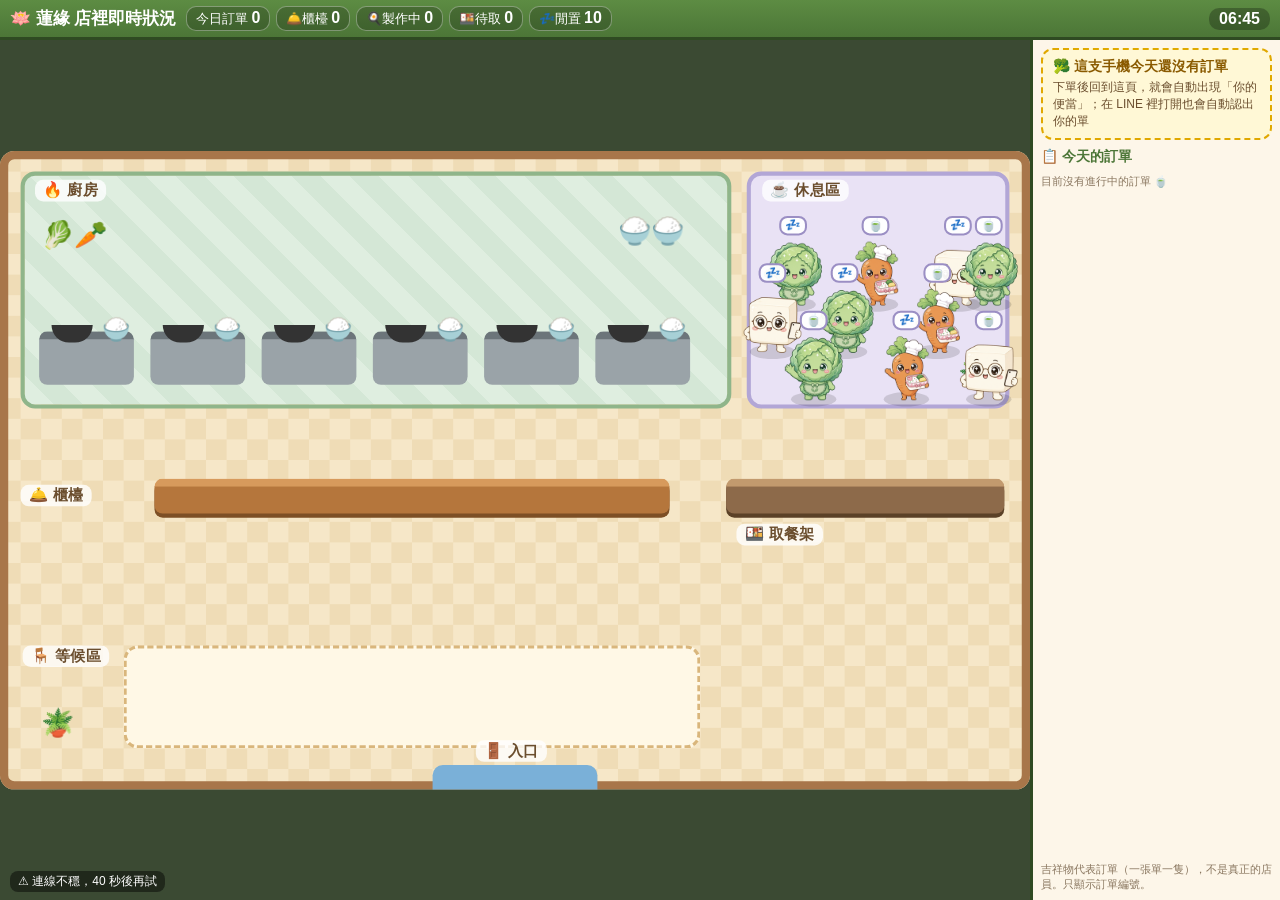
==== commit 5e0af050: "接上 LINE 認人" ====
--- a/live.html
+++ b/live.html
@@ -89,7 +89,7 @@
 <script>
 const GAS_URL='https://script.google.com/macros/s/AKfycbydH3BwwshrRx2gKBIai570utuJRZCNYLdm-BNwcu_K44d8_NPxybF7l7yFXt6Ge9vwdw/exec';
 // LINE 認人（LIFF）：在 LINE Developers 建好 LIFF 後把 ID 填這裡；空白＝不用，只靠「這支手機記住的單」
-const LIFF_ID='';
+const LIFF_ID='2012307292-w2PaRcms';
 const QS=new URLSearchParams(location.search),MY=(QS.get('order')||'').slice(0,20),DEMO=QS.get('demo');
 // ---- 我的便當：這支手機記住的單（index.html 下單成功時存）＋網址的 ?order= ＋ LINE 認出來的單
 const TDY=()=>new Date(Date.now()+8*3600e3).toISOString().slice(0,10);
